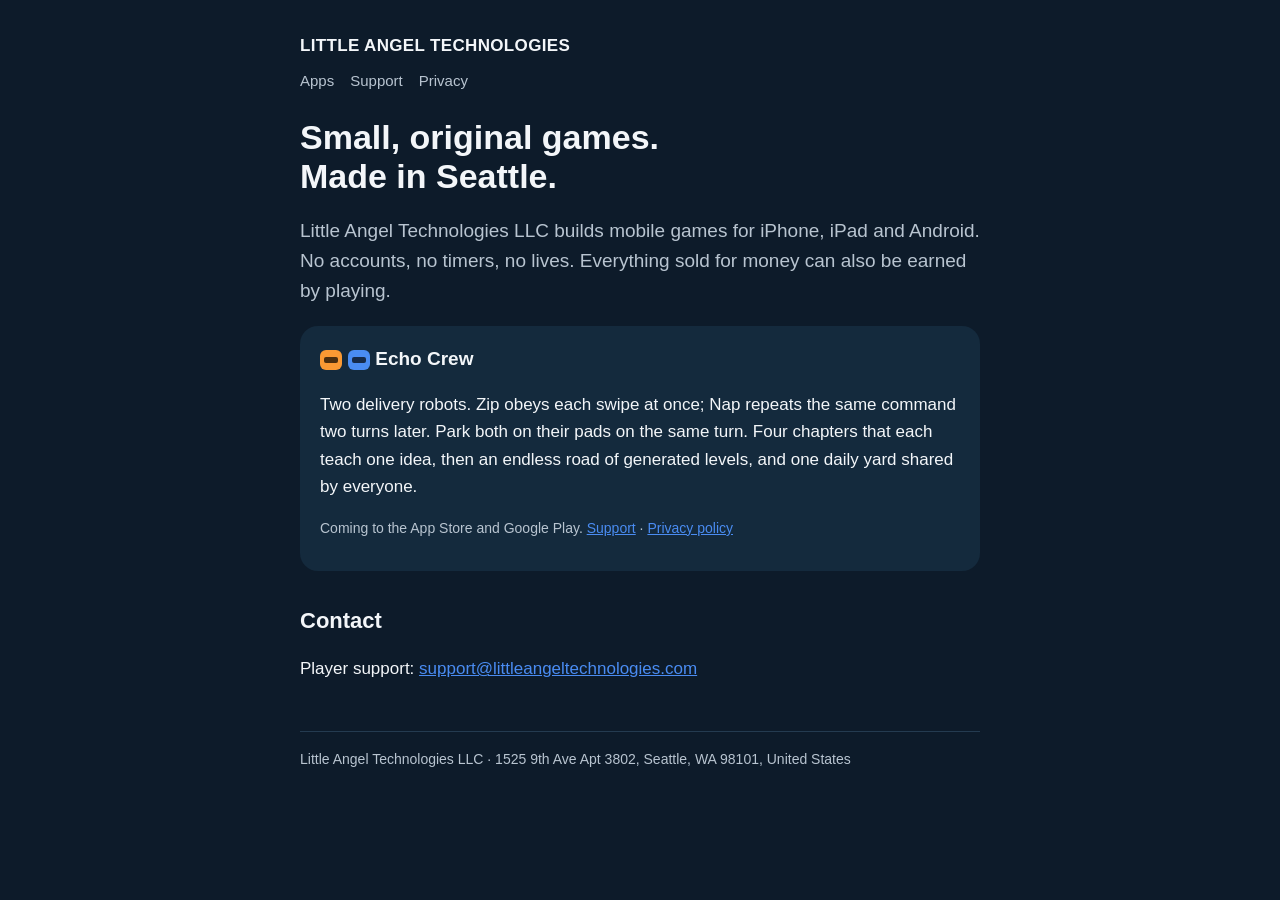
==== index.html @ 31cdf82a "Company site: apps, support, privacy policy Co-Authored-By: Claude Fable 5.1 <noreply@anthropic.com>" ====
<!doctype html>
<html lang="en">
<head>
<meta charset="utf-8">
<meta name="viewport" content="width=device-width, initial-scale=1">
<title>Little Angel Technologies</title>
<meta name="description" content="Little Angel Technologies LLC makes small, original mobile games for iPhone, iPad and Android.">
<link rel="stylesheet" href="style.css">
</head>
<body>
<main>
<header><a href="/">LITTLE ANGEL TECHNOLOGIES</a></header>
<nav><a href="/">Apps</a><a href="/support.html">Support</a><a href="/privacy.html">Privacy</a></nav>
<h1>Small, original games. <br>Made in Seattle.</h1>
<p class="lead">Little Angel Technologies LLC builds mobile games for iPhone, iPad and Android. No accounts, no timers, no lives. Everything sold for money can also be earned by playing.</p>

<div class="card">
<h3><span class="robots"><span class="robot zip"></span><span class="robot nap"></span></span> Echo Crew</h3>
<p>Two delivery robots. Zip obeys each swipe at once; Nap repeats the same command two turns later. Park both on their pads on the same turn. Four chapters that each teach one idea, then an endless road of generated levels, and one daily yard shared by everyone.</p>
<p class="small">Coming to the App Store and Google Play. <a href="/support.html#echo-crew">Support</a> · <a href="/privacy.html">Privacy policy</a></p>
</div>

<h2>Contact</h2>
<p>Player support: <a href="mailto:support@littleangeltechnologies.com">support@littleangeltechnologies.com</a></p>
<footer>Little Angel Technologies LLC · 1525 9th Ave Apt 3802, Seattle, WA 98101, United States</footer>
</main>
</body>
</html>
---- style.css ----
:root { --bg: #0d1b2a; --panel: #142a3d; --fg: #f3f6f9; --dim: #b8c4d0; --accent: #fa9933; --accent2: #4a8cf2; }
* { box-sizing: border-box; }
body { margin: 0; background: var(--bg); color: var(--fg); font: 17px/1.6 -apple-system, "Helvetica Neue", Roboto, Arial, sans-serif; }
main { max-width: 720px; margin: 0 auto; padding: 32px 20px 64px; }
header { display: flex; align-items: center; gap: 12px; margin-bottom: 8px; }
header a { color: var(--fg); text-decoration: none; font-weight: 800; letter-spacing: 0.02em; }
nav a { color: var(--dim); text-decoration: none; margin-right: 16px; font-size: 15px; }
nav a:hover { color: var(--fg); }
h1 { font-size: 34px; line-height: 1.15; margin: 24px 0 8px; }
h2 { font-size: 22px; margin: 32px 0 8px; }
p.lead { color: var(--dim); font-size: 19px; }
.card { background: var(--panel); border-radius: 18px; padding: 18px 20px; margin: 16px 0; }
.card h3 { margin: 0 0 6px; font-size: 19px; }
.small { color: var(--dim); font-size: 14px; }
a { color: var(--accent2); }
ul { padding-left: 22px; }
footer { color: var(--dim); font-size: 14px; margin-top: 48px; border-top: 1px solid #243b50; padding-top: 16px; }
.robots { display: inline-flex; gap: 6px; vertical-align: middle; }
.robot { width: 22px; height: 20px; border-radius: 6px; position: relative; }
.robot::after { content: ""; position: absolute; left: 4px; right: 4px; top: 7px; height: 6px; border-radius: 2px; background: rgba(0,0,0,.7); }
.zip { background: #fa9933; } .nap { background: #4a8cf2; }
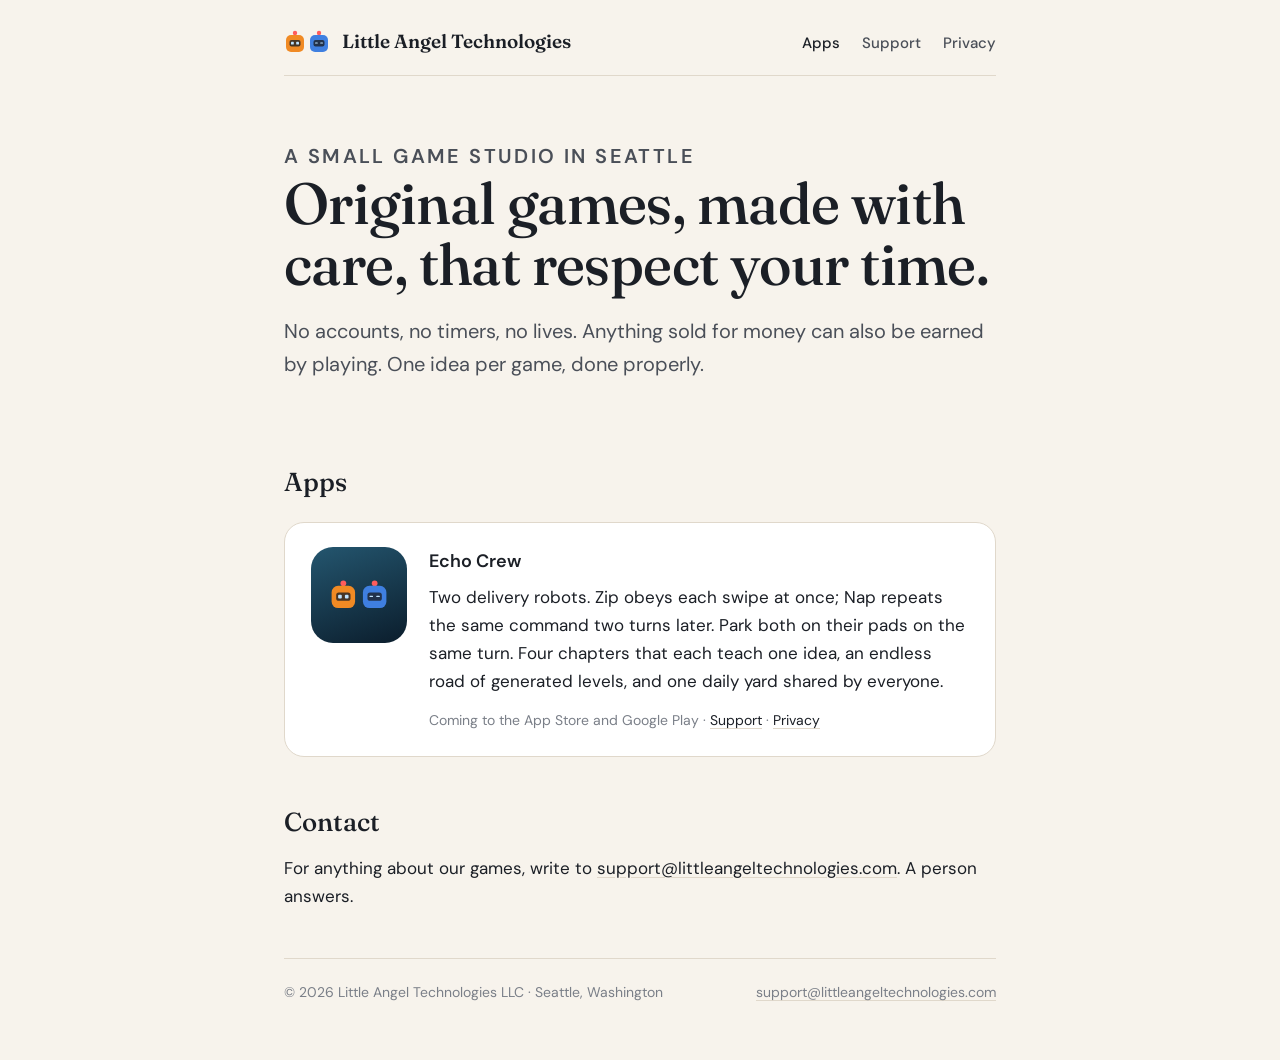
==== commit 54a6ae47: "A quieter, editorial look: serif headings, paper background, cards Co-Authored-By: Claude Fable 5.1 " ====
--- a/index.html
+++ b/index.html
@@ -3,26 +3,29 @@
 <head>
 <meta charset="utf-8">
 <meta name="viewport" content="width=device-width, initial-scale=1">
+<link rel="preconnect" href="https://fonts.googleapis.com"><link rel="preconnect" href="https://fonts.gstatic.com" crossorigin>
+<link href="https://fonts.googleapis.com/css2?family=DM+Sans:wght@400;500;600&family=Fraunces:opsz,wght@9..144,500;9..144,600&display=swap" rel="stylesheet">
+<link rel="stylesheet" href="style.css">
 <title>Little Angel Technologies</title>
 <meta name="description" content="Little Angel Technologies LLC makes small, original mobile games for iPhone, iPad and Android.">
-<link rel="stylesheet" href="style.css">
 </head>
-<body>
-<main>
-<header><a href="/">LITTLE ANGEL TECHNOLOGIES</a></header>
-<nav><a href="/">Apps</a><a href="/support.html">Support</a><a href="/privacy.html">Privacy</a></nav>
-<h1>Small, original games. <br>Made in Seattle.</h1>
-<p class="lead">Little Angel Technologies LLC builds mobile games for iPhone, iPad and Android. No accounts, no timers, no lives. Everything sold for money can also be earned by playing.</p>
-
-<div class="card">
-<h3><span class="robots"><span class="robot zip"></span><span class="robot nap"></span></span> Echo Crew</h3>
-<p>Two delivery robots. Zip obeys each swipe at once; Nap repeats the same command two turns later. Park both on their pads on the same turn. Four chapters that each teach one idea, then an endless road of generated levels, and one daily yard shared by everyone.</p>
-<p class="small">Coming to the App Store and Google Play. <a href="/support.html#echo-crew">Support</a> · <a href="/privacy.html">Privacy policy</a></p>
+<body><div class="wrap">
+<header class="top"><a class="brand" href="/"><svg width="46" height="24" viewBox="0 0 46 24" aria-hidden="true"><g><circle cx="11" cy="3" r="2.2" fill="#ff5c5c"/><rect x="2" y="5" width="18" height="17" rx="5" fill="#f08a24"/><rect x="5.5" y="10" width="11" height="6.5" rx="2" fill="#1b1f26" opacity=".8"/><rect x="7" y="11.8" width="2.8" height="2.8" rx=".7" fill="#bfe3ff"/><rect x="12.2" y="11.8" width="2.8" height="2.8" rx=".7" fill="#bfe3ff"/></g><g transform="translate(24 0)"><circle cx="11" cy="3" r="2.2" fill="#ff5c5c"/><rect x="2" y="5" width="18" height="17" rx="5" fill="#3f7fe0"/><rect x="5.5" y="10" width="11" height="6.5" rx="2" fill="#1b1f26" opacity=".8"/><rect x="7" y="12.6" width="2.8" height="1" rx=".5" fill="#bfe3ff"/><rect x="12.2" y="12.6" width="2.8" height="1" rx=".5" fill="#bfe3ff"/></g></svg><span class="name">Little Angel Technologies</span></a><nav><a href="/" aria-current="page">Apps</a><a href="/support.html">Support</a><a href="/privacy.html">Privacy</a></nav></header>
+<section class="hero">
+<p class="eyebrow">A small game studio in Seattle</p>
+<h1>Original games, made with care, that respect your time.</h1>
+<p>No accounts, no timers, no lives. Anything sold for money can also be earned by playing. One idea per game, done properly.</p>
+</section>
+<h2>Apps</h2>
+<div class="card app">
+<div class="icon"><svg width="60" height="32" viewBox="0 0 46 24" aria-hidden="true"><g><circle cx="11" cy="3" r="2.2" fill="#ff5c5c"/><rect x="2" y="5" width="18" height="17" rx="5" fill="#f08a24"/><rect x="5.5" y="10" width="11" height="6.5" rx="2" fill="#1b1f26" opacity=".8"/><rect x="7" y="11.8" width="2.8" height="2.8" rx=".7" fill="#bfe3ff"/><rect x="12.2" y="11.8" width="2.8" height="2.8" rx=".7" fill="#bfe3ff"/></g><g transform="translate(24 0)"><circle cx="11" cy="3" r="2.2" fill="#ff5c5c"/><rect x="2" y="5" width="18" height="17" rx="5" fill="#3f7fe0"/><rect x="5.5" y="10" width="11" height="6.5" rx="2" fill="#1b1f26" opacity=".8"/><rect x="7" y="12.6" width="2.8" height="1" rx=".5" fill="#bfe3ff"/><rect x="12.2" y="12.6" width="2.8" height="1" rx=".5" fill="#bfe3ff"/></g></svg></div>
+<div>
+<h3>Echo Crew</h3>
+<p>Two delivery robots. Zip obeys each swipe at once; Nap repeats the same command two turns later. Park both on their pads on the same turn. Four chapters that each teach one idea, an endless road of generated levels, and one daily yard shared by everyone.</p>
+<p class="meta">Coming to the App Store and Google Play · <a href="/support.html#echo-crew">Support</a> · <a href="/privacy.html">Privacy</a></p>
 </div>
-
+</div>
 <h2>Contact</h2>
-<p>Player support: <a href="mailto:support@littleangeltechnologies.com">support@littleangeltechnologies.com</a></p>
-<footer>Little Angel Technologies LLC · 1525 9th Ave Apt 3802, Seattle, WA 98101, United States</footer>
-</main>
-</body>
-</html>
+<p>For anything about our games, write to <a href="mailto:support@littleangeltechnologies.com">support@littleangeltechnologies.com</a>. A person answers.</p>
+<div class="rule"></div><footer><span>© 2026 Little Angel Technologies LLC · Seattle, Washington</span><span><a href="mailto:support@littleangeltechnologies.com">support@littleangeltechnologies.com</a></span></footer>
+</div></body></html>
--- a/style.css
+++ b/style.css
@@ -1,21 +1,34 @@
-:root { --bg: #0d1b2a; --panel: #142a3d; --fg: #f3f6f9; --dim: #b8c4d0; --accent: #fa9933; --accent2: #4a8cf2; }
+:root {
+  --paper: #f7f3ec; --ink: #1b1f26; --ink-2: #4a4f58; --ink-3: #7a7f88; --line: #e0d8cb; --zip: #f08a24; --nap: #3f7fe0;
+}
 * { box-sizing: border-box; }
-body { margin: 0; background: var(--bg); color: var(--fg); font: 17px/1.6 -apple-system, "Helvetica Neue", Roboto, Arial, sans-serif; }
-main { max-width: 720px; margin: 0 auto; padding: 32px 20px 64px; }
-header { display: flex; align-items: center; gap: 12px; margin-bottom: 8px; }
-header a { color: var(--fg); text-decoration: none; font-weight: 800; letter-spacing: 0.02em; }
-nav a { color: var(--dim); text-decoration: none; margin-right: 16px; font-size: 15px; }
-nav a:hover { color: var(--fg); }
-h1 { font-size: 34px; line-height: 1.15; margin: 24px 0 8px; }
-h2 { font-size: 22px; margin: 32px 0 8px; }
-p.lead { color: var(--dim); font-size: 19px; }
-.card { background: var(--panel); border-radius: 18px; padding: 18px 20px; margin: 16px 0; }
-.card h3 { margin: 0 0 6px; font-size: 19px; }
-.small { color: var(--dim); font-size: 14px; }
-a { color: var(--accent2); }
-ul { padding-left: 22px; }
-footer { color: var(--dim); font-size: 14px; margin-top: 48px; border-top: 1px solid #243b50; padding-top: 16px; }
-.robots { display: inline-flex; gap: 6px; vertical-align: middle; }
-.robot { width: 22px; height: 20px; border-radius: 6px; position: relative; }
-.robot::after { content: ""; position: absolute; left: 4px; right: 4px; top: 7px; height: 6px; border-radius: 2px; background: rgba(0,0,0,.7); }
-.zip { background: #fa9933; } .nap { background: #4a8cf2; }
+html { -webkit-text-size-adjust: 100%; }
+body { margin: 0; background: var(--paper); color: var(--ink); font-family: "DM Sans", -apple-system, "Helvetica Neue", Roboto, Arial, sans-serif; font-size: 17px; line-height: 1.65; }
+.wrap { max-width: 760px; margin: 0 auto; padding: 0 24px; }
+header.top { display: flex; align-items: center; justify-content: space-between; gap: 16px; padding: 26px 0 18px; border-bottom: 1px solid var(--line); flex-wrap: wrap; }
+.brand { display: flex; align-items: center; gap: 12px; text-decoration: none; color: var(--ink); }
+.brand .name { font-family: "Fraunces", Georgia, serif; font-weight: 600; font-size: 19px; }
+nav a { color: var(--ink-2); text-decoration: none; margin-right: 22px; font-size: 15px; font-weight: 500; }
+nav a:last-child { margin-right: 0; }
+nav a:hover, nav a[aria-current] { color: var(--ink); }
+.hero { padding: 64px 0 36px; }
+.hero h1 { font-family: "Fraunces", Georgia, serif; font-weight: 500; font-size: clamp(38px, 7vw, 58px); line-height: 1.05; letter-spacing: -0.01em; margin: 0 0 20px; text-wrap: balance; }
+.hero p { font-size: 20px; color: var(--ink-2); max-width: 36em; margin: 0; }
+h1.title { font-family: "Fraunces", Georgia, serif; font-weight: 500; font-size: clamp(34px, 6vw, 48px); line-height: 1.1; margin: 52px 0 10px; letter-spacing: -0.01em; }
+h2 { font-family: "Fraunces", Georgia, serif; font-weight: 500; font-size: 26px; margin: 44px 0 10px; }
+h3 { font-size: 18px; margin: 0 0 6px; font-weight: 600; }
+p { margin: 0 0 14px; }
+.eyebrow { font-size: 13px; letter-spacing: 0.12em; text-transform: uppercase; color: var(--ink-3); font-weight: 600; margin: 0 0 10px; }
+.lead { font-size: 20px; color: var(--ink-2); max-width: 36em; }
+.card { background: #fff; border: 1px solid var(--line); border-radius: 20px; padding: 24px 26px; margin: 18px 0; }
+.card .meta { color: var(--ink-3); font-size: 14px; margin: 10px 0 0; }
+.app { display: grid; grid-template-columns: 96px 1fr; gap: 22px; align-items: start; }
+.app .icon { width: 96px; height: 96px; border-radius: 22px; background: linear-gradient(160deg, #24566f, #0b1d2c); display: grid; place-items: center; }
+@media (max-width: 520px) { .app { grid-template-columns: 1fr; } }
+a { color: var(--ink); text-decoration: underline; text-decoration-color: var(--line); text-underline-offset: 3px; }
+a:hover { text-decoration-color: var(--ink); }
+ul { padding-left: 22px; } li { margin-bottom: 6px; }
+.rule { height: 1px; background: var(--line); margin: 48px 0 0; }
+footer { padding: 22px 0 56px; color: var(--ink-3); font-size: 14px; display: flex; flex-wrap: wrap; gap: 8px 24px; justify-content: space-between; }
+footer a { color: var(--ink-3); }
+.note { font-size: 14px; color: var(--ink-3); }
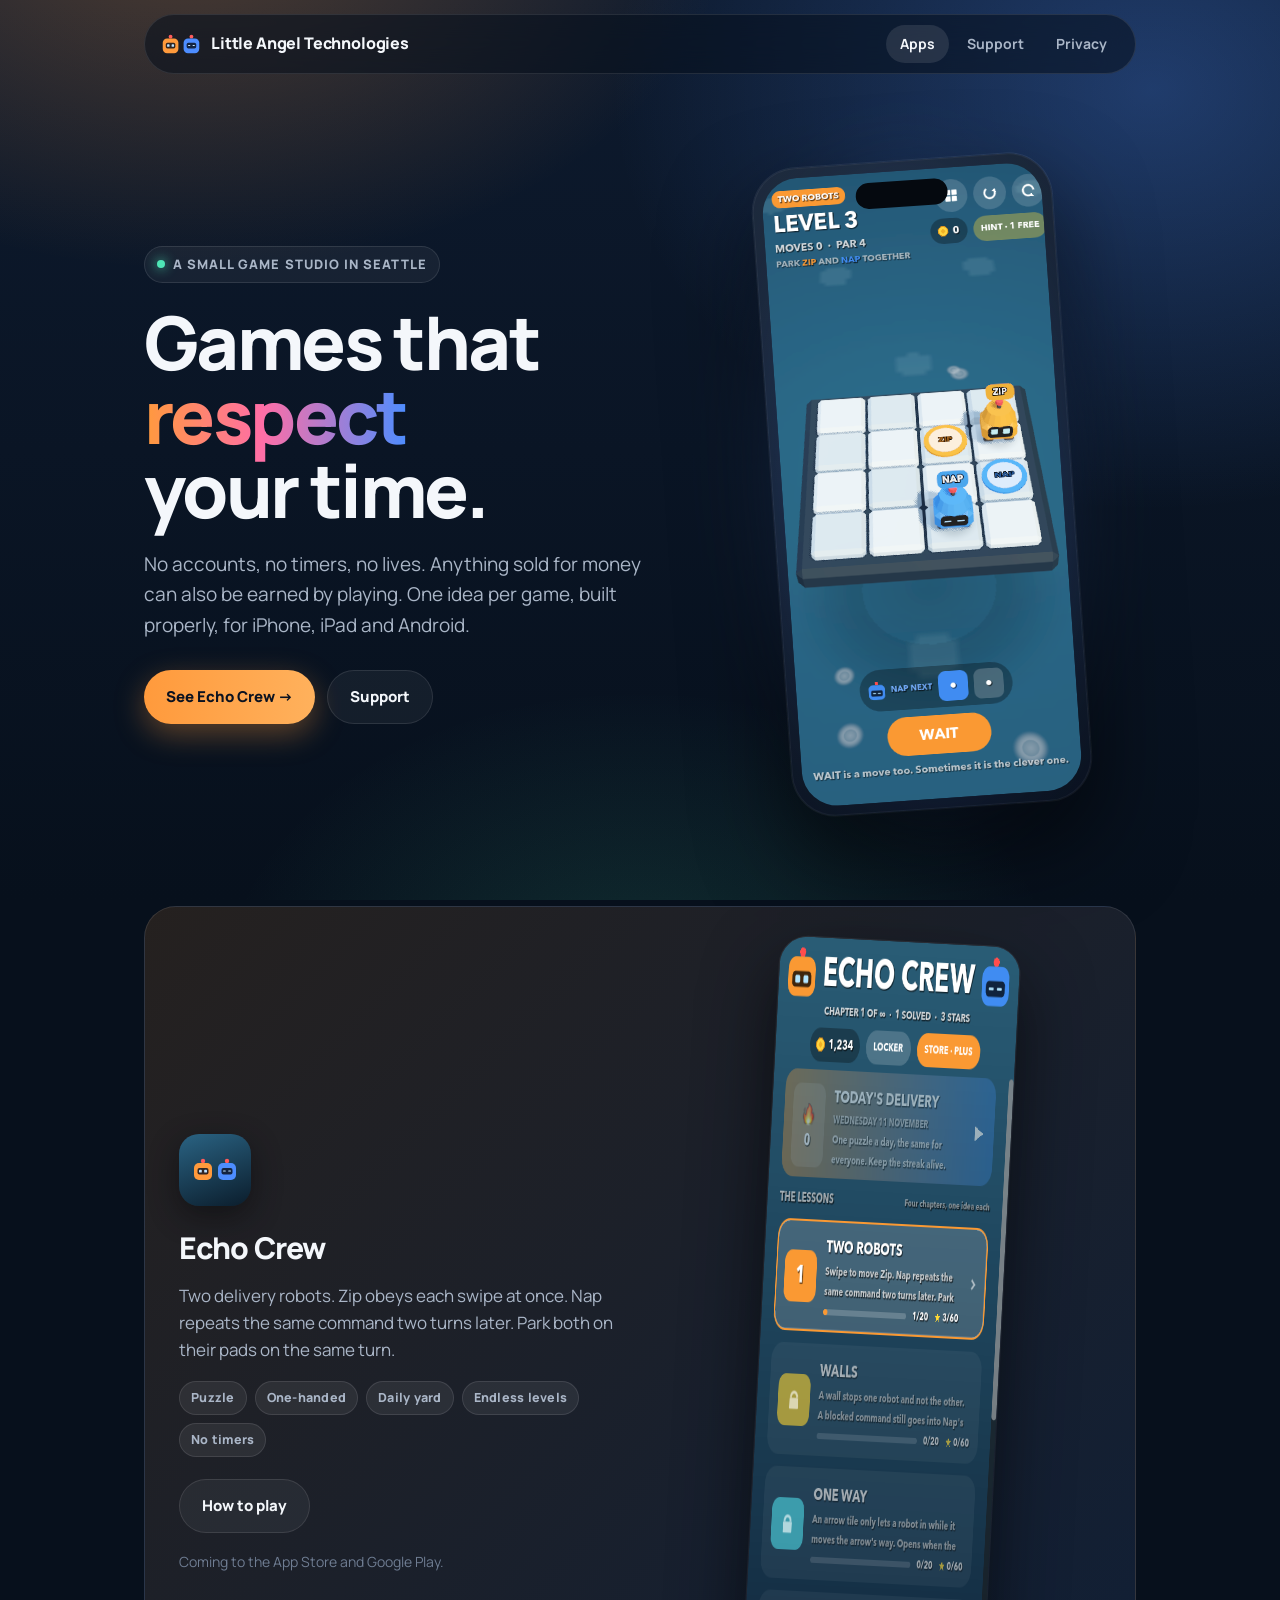
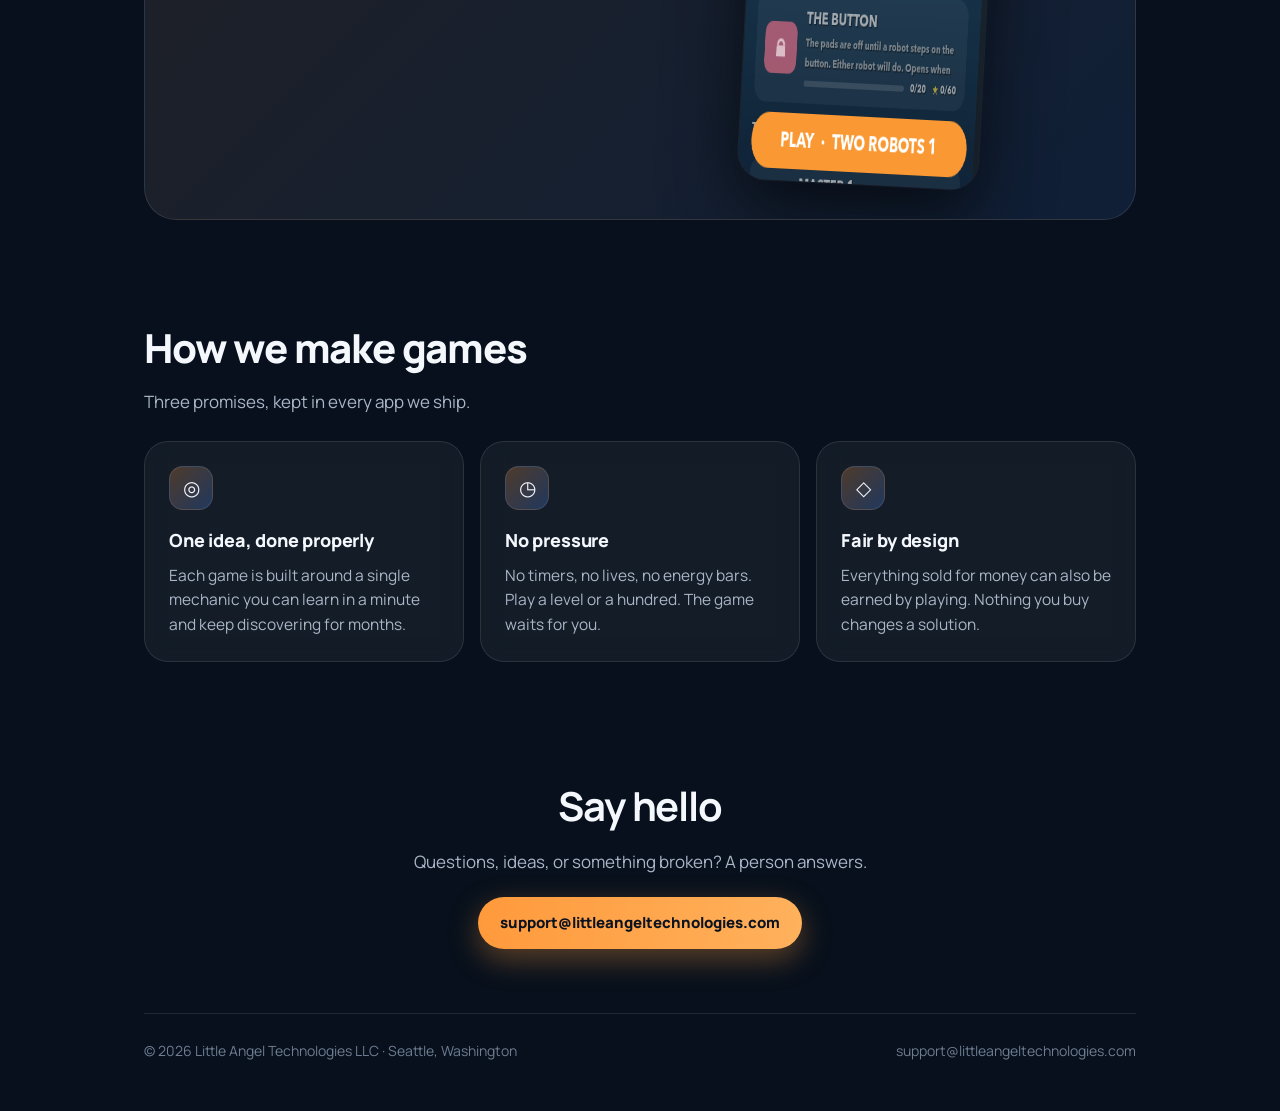
==== commit 04806ed3: "Modern dark design: gradient glows, glass cards, the game on a phone in the hero Co-Authored-By: Cla" ====
--- a/index.html
+++ b/index.html
@@ -3,29 +3,55 @@
 <head>
 <meta charset="utf-8">
 <meta name="viewport" content="width=device-width, initial-scale=1">
+<meta name="theme-color" content="#07101c">
 <link rel="preconnect" href="https://fonts.googleapis.com"><link rel="preconnect" href="https://fonts.gstatic.com" crossorigin>
-<link href="https://fonts.googleapis.com/css2?family=DM+Sans:wght@400;500;600&family=Fraunces:opsz,wght@9..144,500;9..144,600&display=swap" rel="stylesheet">
+<link href="https://fonts.googleapis.com/css2?family=Manrope:wght@500;700;800&display=swap" rel="stylesheet">
 <link rel="stylesheet" href="style.css">
 <title>Little Angel Technologies</title>
 <meta name="description" content="Little Angel Technologies LLC makes small, original mobile games for iPhone, iPad and Android.">
 </head>
-<body><div class="wrap">
-<header class="top"><a class="brand" href="/"><svg width="46" height="24" viewBox="0 0 46 24" aria-hidden="true"><g><circle cx="11" cy="3" r="2.2" fill="#ff5c5c"/><rect x="2" y="5" width="18" height="17" rx="5" fill="#f08a24"/><rect x="5.5" y="10" width="11" height="6.5" rx="2" fill="#1b1f26" opacity=".8"/><rect x="7" y="11.8" width="2.8" height="2.8" rx=".7" fill="#bfe3ff"/><rect x="12.2" y="11.8" width="2.8" height="2.8" rx=".7" fill="#bfe3ff"/></g><g transform="translate(24 0)"><circle cx="11" cy="3" r="2.2" fill="#ff5c5c"/><rect x="2" y="5" width="18" height="17" rx="5" fill="#3f7fe0"/><rect x="5.5" y="10" width="11" height="6.5" rx="2" fill="#1b1f26" opacity=".8"/><rect x="7" y="12.6" width="2.8" height="1" rx=".5" fill="#bfe3ff"/><rect x="12.2" y="12.6" width="2.8" height="1" rx=".5" fill="#bfe3ff"/></g></svg><span class="name">Little Angel Technologies</span></a><nav><a href="/" aria-current="page">Apps</a><a href="/support.html">Support</a><a href="/privacy.html">Privacy</a></nav></header>
+<body>
+<div class="top"><div class="wrap"><div class="bar"><a class="brand" href="/"><svg width="40" height="21" viewBox="0 0 46 24" aria-hidden="true"><g><circle cx="11" cy="3" r="2.2" fill="#ff5c5c"/><rect x="2" y="5" width="18" height="17" rx="5" fill="#ff9a3c"/><rect x="5.5" y="10" width="11" height="6.5" rx="2" fill="#0b1220" opacity=".85"/><rect x="7" y="11.8" width="2.8" height="2.8" rx=".7" fill="#bfe3ff"/><rect x="12.2" y="11.8" width="2.8" height="2.8" rx=".7" fill="#bfe3ff"/></g><g transform="translate(24 0)"><circle cx="11" cy="3" r="2.2" fill="#ff5c5c"/><rect x="2" y="5" width="18" height="17" rx="5" fill="#4d8dff"/><rect x="5.5" y="10" width="11" height="6.5" rx="2" fill="#0b1220" opacity=".85"/><rect x="7" y="12.6" width="2.8" height="1" rx=".5" fill="#bfe3ff"/><rect x="12.2" y="12.6" width="2.8" height="1" rx=".5" fill="#bfe3ff"/></g></svg><span class="name">Little Angel Technologies</span></a><nav><a href="/" aria-current="page">Apps</a><a href="/support.html">Support</a><a href="/privacy.html">Privacy</a></nav></div></div></div>
+<div class="wrap">
 <section class="hero">
-<p class="eyebrow">A small game studio in Seattle</p>
-<h1>Original games, made with care, that respect your time.</h1>
-<p>No accounts, no timers, no lives. Anything sold for money can also be earned by playing. One idea per game, done properly.</p>
+<div>
+<span class="eyebrow"><i></i>A small game studio in Seattle</span>
+<h1>Games that <span class="grad">respect</span> your time.</h1>
+<p class="lead">No accounts, no timers, no lives. Anything sold for money can also be earned by playing. One idea per game, built properly, for iPhone, iPad and Android.</p>
+<div class="cta"><a class="btn primary" href="#echo-crew">See Echo Crew →</a><a class="btn ghost" href="/support.html">Support</a></div>
+</div>
+<div class="phone"><div class="glow"></div><img src="assets/echo-crew-play.png" alt="Echo Crew: Zip and Nap on a yard of tiles" width="390" height="844"></div>
 </section>
-<h2>Apps</h2>
-<div class="card app">
-<div class="icon"><svg width="60" height="32" viewBox="0 0 46 24" aria-hidden="true"><g><circle cx="11" cy="3" r="2.2" fill="#ff5c5c"/><rect x="2" y="5" width="18" height="17" rx="5" fill="#f08a24"/><rect x="5.5" y="10" width="11" height="6.5" rx="2" fill="#1b1f26" opacity=".8"/><rect x="7" y="11.8" width="2.8" height="2.8" rx=".7" fill="#bfe3ff"/><rect x="12.2" y="11.8" width="2.8" height="2.8" rx=".7" fill="#bfe3ff"/></g><g transform="translate(24 0)"><circle cx="11" cy="3" r="2.2" fill="#ff5c5c"/><rect x="2" y="5" width="18" height="17" rx="5" fill="#3f7fe0"/><rect x="5.5" y="10" width="11" height="6.5" rx="2" fill="#1b1f26" opacity=".8"/><rect x="7" y="12.6" width="2.8" height="1" rx=".5" fill="#bfe3ff"/><rect x="12.2" y="12.6" width="2.8" height="1" rx=".5" fill="#bfe3ff"/></g></svg></div>
+
+<section class="section" id="echo-crew">
+<div class="app">
 <div>
+<div class="icon"><svg width="46" height="24" viewBox="0 0 46 24" aria-hidden="true"><g><circle cx="11" cy="3" r="2.2" fill="#ff5c5c"/><rect x="2" y="5" width="18" height="17" rx="5" fill="#ff9a3c"/><rect x="5.5" y="10" width="11" height="6.5" rx="2" fill="#0b1220" opacity=".85"/><rect x="7" y="11.8" width="2.8" height="2.8" rx=".7" fill="#bfe3ff"/><rect x="12.2" y="11.8" width="2.8" height="2.8" rx=".7" fill="#bfe3ff"/></g><g transform="translate(24 0)"><circle cx="11" cy="3" r="2.2" fill="#ff5c5c"/><rect x="2" y="5" width="18" height="17" rx="5" fill="#4d8dff"/><rect x="5.5" y="10" width="11" height="6.5" rx="2" fill="#0b1220" opacity=".85"/><rect x="7" y="12.6" width="2.8" height="1" rx=".5" fill="#bfe3ff"/><rect x="12.2" y="12.6" width="2.8" height="1" rx=".5" fill="#bfe3ff"/></g></svg></div>
 <h3>Echo Crew</h3>
-<p>Two delivery robots. Zip obeys each swipe at once; Nap repeats the same command two turns later. Park both on their pads on the same turn. Four chapters that each teach one idea, an endless road of generated levels, and one daily yard shared by everyone.</p>
-<p class="meta">Coming to the App Store and Google Play · <a href="/support.html#echo-crew">Support</a> · <a href="/privacy.html">Privacy</a></p>
+<p>Two delivery robots. Zip obeys each swipe at once. Nap repeats the same command two turns later. Park both on their pads on the same turn.</p>
+<div class="tags"><span class="tag">Puzzle</span><span class="tag">One-handed</span><span class="tag">Daily yard</span><span class="tag">Endless levels</span><span class="tag">No timers</span></div>
+<div class="cta"><a class="btn ghost" href="/support.html#echo-crew">How to play</a></div>
+<p style="margin-top:18px;font-size:14px;color:var(--fg3)">Coming to the App Store and Google Play.</p>
 </div>
+<div class="shot"><img src="assets/echo-crew-map.png" alt="The Echo Crew map with its chapters" width="390" height="844"></div>
 </div>
-<h2>Contact</h2>
-<p>For anything about our games, write to <a href="mailto:support@littleangeltechnologies.com">support@littleangeltechnologies.com</a>. A person answers.</p>
-<div class="rule"></div><footer><span>© 2026 Little Angel Technologies LLC · Seattle, Washington</span><span><a href="mailto:support@littleangeltechnologies.com">support@littleangeltechnologies.com</a></span></footer>
-</div></body></html>
+</section>
+
+<section class="section">
+<h2>How we make games</h2>
+<p class="sub">Three promises, kept in every app we ship.</p>
+<div class="grid">
+<div class="card"><div class="ic">◎</div><h3>One idea, done properly</h3><p>Each game is built around a single mechanic you can learn in a minute and keep discovering for months.</p></div>
+<div class="card"><div class="ic">◷</div><h3>No pressure</h3><p>No timers, no lives, no energy bars. Play a level or a hundred. The game waits for you.</p></div>
+<div class="card"><div class="ic">◇</div><h3>Fair by design</h3><p>Everything sold for money can also be earned by playing. Nothing you buy changes a solution.</p></div>
+</div>
+</section>
+
+<section class="contact">
+<h2>Say hello</h2>
+<p>Questions, ideas, or something broken? A person answers.</p>
+<a class="btn primary" href="mailto:support@littleangeltechnologies.com">support@littleangeltechnologies.com</a>
+</section>
+</div>
+<div class="wrap"><footer><span>© 2026 Little Angel Technologies LLC · Seattle, Washington</span><span><a href="mailto:support@littleangeltechnologies.com">support@littleangeltechnologies.com</a></span></footer></div>
+</body></html>
--- a/style.css
+++ b/style.css
@@ -1,34 +1,74 @@
 :root {
-  --paper: #f7f3ec; --ink: #1b1f26; --ink-2: #4a4f58; --ink-3: #7a7f88; --line: #e0d8cb; --zip: #f08a24; --nap: #3f7fe0;
+  --bg: #07101c; --bg2: #0d1a2e; --fg: #f4f7fb; --fg2: #aab6c7; --fg3: #6f7d92; --line: rgba(255,255,255,.1);
+  --glass: rgba(255,255,255,.05); --zip: #ff9a3c; --nap: #4d8dff; --mint: #4ee6b5;
 }
 * { box-sizing: border-box; }
-html { -webkit-text-size-adjust: 100%; }
-body { margin: 0; background: var(--paper); color: var(--ink); font-family: "DM Sans", -apple-system, "Helvetica Neue", Roboto, Arial, sans-serif; font-size: 17px; line-height: 1.65; }
-.wrap { max-width: 760px; margin: 0 auto; padding: 0 24px; }
-header.top { display: flex; align-items: center; justify-content: space-between; gap: 16px; padding: 26px 0 18px; border-bottom: 1px solid var(--line); flex-wrap: wrap; }
-.brand { display: flex; align-items: center; gap: 12px; text-decoration: none; color: var(--ink); }
-.brand .name { font-family: "Fraunces", Georgia, serif; font-weight: 600; font-size: 19px; }
-nav a { color: var(--ink-2); text-decoration: none; margin-right: 22px; font-size: 15px; font-weight: 500; }
-nav a:last-child { margin-right: 0; }
-nav a:hover, nav a[aria-current] { color: var(--ink); }
-.hero { padding: 64px 0 36px; }
-.hero h1 { font-family: "Fraunces", Georgia, serif; font-weight: 500; font-size: clamp(38px, 7vw, 58px); line-height: 1.05; letter-spacing: -0.01em; margin: 0 0 20px; text-wrap: balance; }
-.hero p { font-size: 20px; color: var(--ink-2); max-width: 36em; margin: 0; }
-h1.title { font-family: "Fraunces", Georgia, serif; font-weight: 500; font-size: clamp(34px, 6vw, 48px); line-height: 1.1; margin: 52px 0 10px; letter-spacing: -0.01em; }
-h2 { font-family: "Fraunces", Georgia, serif; font-weight: 500; font-size: 26px; margin: 44px 0 10px; }
-h3 { font-size: 18px; margin: 0 0 6px; font-weight: 600; }
-p { margin: 0 0 14px; }
-.eyebrow { font-size: 13px; letter-spacing: 0.12em; text-transform: uppercase; color: var(--ink-3); font-weight: 600; margin: 0 0 10px; }
-.lead { font-size: 20px; color: var(--ink-2); max-width: 36em; }
-.card { background: #fff; border: 1px solid var(--line); border-radius: 20px; padding: 24px 26px; margin: 18px 0; }
-.card .meta { color: var(--ink-3); font-size: 14px; margin: 10px 0 0; }
-.app { display: grid; grid-template-columns: 96px 1fr; gap: 22px; align-items: start; }
-.app .icon { width: 96px; height: 96px; border-radius: 22px; background: linear-gradient(160deg, #24566f, #0b1d2c); display: grid; place-items: center; }
-@media (max-width: 520px) { .app { grid-template-columns: 1fr; } }
-a { color: var(--ink); text-decoration: underline; text-decoration-color: var(--line); text-underline-offset: 3px; }
-a:hover { text-decoration-color: var(--ink); }
-ul { padding-left: 22px; } li { margin-bottom: 6px; }
-.rule { height: 1px; background: var(--line); margin: 48px 0 0; }
-footer { padding: 22px 0 56px; color: var(--ink-3); font-size: 14px; display: flex; flex-wrap: wrap; gap: 8px 24px; justify-content: space-between; }
-footer a { color: var(--ink-3); }
-.note { font-size: 14px; color: var(--ink-3); }
+html { -webkit-text-size-adjust: 100%; scroll-behavior: smooth; }
+body { margin: 0; background: var(--bg); color: var(--fg); font-family: "Manrope", -apple-system, "Helvetica Neue", Roboto, Arial, sans-serif; font-size: 17px; line-height: 1.6; overflow-x: hidden; }
+body::before { content: ""; position: fixed; inset: 0; z-index: -1; pointer-events: none;
+  background: radial-gradient(900px 600px at 15% -10%, rgba(255,154,60,.28), transparent 60%),
+              radial-gradient(900px 700px at 90% 10%, rgba(77,141,255,.3), transparent 60%),
+              radial-gradient(700px 500px at 50% 110%, rgba(78,230,181,.14), transparent 60%),
+              linear-gradient(180deg, var(--bg2), var(--bg)); }
+.wrap { max-width: 1040px; margin: 0 auto; padding: 0 24px; }
+.top { position: sticky; top: 0; z-index: 5; padding: 14px 0; }
+.bar { display: flex; align-items: center; justify-content: space-between; gap: 12px; padding: 10px 14px 10px 16px; border-radius: 999px; background: rgba(7,16,28,.55); border: 1px solid var(--line); backdrop-filter: blur(18px); -webkit-backdrop-filter: blur(18px); }
+.brand { display: flex; align-items: center; gap: 10px; text-decoration: none; color: var(--fg); font-weight: 800; letter-spacing: -0.01em; font-size: 16px; }
+.brand .name { white-space: nowrap; }
+nav { display: flex; gap: 4px; }
+nav a { color: var(--fg2); text-decoration: none; font-size: 14px; font-weight: 700; padding: 8px 14px; border-radius: 999px; transition: background .2s, color .2s; }
+nav a:hover { color: var(--fg); background: rgba(255,255,255,.07); }
+nav a[aria-current] { color: var(--fg); background: rgba(255,255,255,.1); }
+@media (max-width: 560px) { .brand .name { display: none; } nav a { padding: 8px 11px; } }
+.hero { display: grid; grid-template-columns: 1.1fr .9fr; gap: 40px; align-items: center; padding: 72px 0 48px; }
+@media (max-width: 820px) { .hero { grid-template-columns: 1fr; padding-top: 48px; } }
+.eyebrow { display: inline-flex; align-items: center; gap: 8px; font-size: 13px; font-weight: 800; letter-spacing: .08em; text-transform: uppercase; color: var(--fg2); background: var(--glass); border: 1px solid var(--line); padding: 7px 12px; border-radius: 999px; margin-bottom: 22px; }
+.eyebrow i { width: 8px; height: 8px; border-radius: 50%; background: var(--mint); box-shadow: 0 0 12px var(--mint); }
+h1 { font-size: clamp(42px, 7vw, 74px); line-height: 1.0; letter-spacing: -0.035em; font-weight: 800; margin: 0 0 22px; text-wrap: balance; }
+h1 .grad { background: linear-gradient(90deg, var(--zip), #ff6ea6 45%, var(--nap)); -webkit-background-clip: text; background-clip: text; color: transparent; }
+.lead { font-size: 19px; color: var(--fg2); max-width: 34em; margin: 0 0 30px; }
+.cta { display: flex; flex-wrap: wrap; gap: 12px; }
+.btn { display: inline-flex; align-items: center; gap: 10px; padding: 14px 22px; border-radius: 999px; font-weight: 800; text-decoration: none; font-size: 15px; transition: transform .15s, box-shadow .2s, background .2s; }
+.btn:active { transform: translateY(1px); }
+.btn.primary { color: #0b1220; background: linear-gradient(90deg, var(--zip), #ffb15c); box-shadow: 0 10px 30px rgba(255,154,60,.35); }
+.btn.primary:hover { box-shadow: 0 14px 40px rgba(255,154,60,.5); }
+.btn.ghost { color: var(--fg); background: var(--glass); border: 1px solid var(--line); }
+.btn.ghost:hover { background: rgba(255,255,255,.1); }
+.phone { position: relative; justify-self: center; width: min(300px, 78vw); aspect-ratio: 390/844; border-radius: 44px; padding: 10px; background: linear-gradient(160deg, #1d2a3d, #0a1220); box-shadow: 0 40px 90px rgba(0,0,0,.6), 0 0 0 1px rgba(255,255,255,.08), inset 0 0 0 1px rgba(255,255,255,.05); transform: rotate(-4deg); }
+.phone img { width: 100%; height: 100%; object-fit: cover; border-radius: 36px; display: block; }
+.phone::after { content: ""; position: absolute; top: 20px; left: 50%; transform: translateX(-50%); width: 92px; height: 26px; border-radius: 999px; background: #05090f; }
+.glow { position: absolute; inset: -40px; z-index: -1; border-radius: 60px; background: radial-gradient(closest-side, rgba(77,141,255,.35), transparent); filter: blur(30px); }
+.section { padding: 48px 0; }
+.section h2 { font-size: clamp(28px, 4vw, 40px); letter-spacing: -0.03em; font-weight: 800; margin: 0 0 8px; }
+.section .sub { color: var(--fg2); margin: 0 0 26px; font-size: 17px; }
+.grid { display: grid; grid-template-columns: repeat(3, 1fr); gap: 16px; }
+@media (max-width: 820px) { .grid { grid-template-columns: 1fr; } }
+.card { background: var(--glass); border: 1px solid var(--line); border-radius: 24px; padding: 24px; backdrop-filter: blur(12px); -webkit-backdrop-filter: blur(12px); transition: transform .2s, border-color .2s; }
+.card:hover { transform: translateY(-3px); border-color: rgba(255,255,255,.2); }
+.card h3 { margin: 0 0 8px; font-size: 18px; font-weight: 800; letter-spacing: -0.01em; }
+.card p { margin: 0; color: var(--fg2); font-size: 15.5px; }
+.card .ic { width: 44px; height: 44px; border-radius: 14px; display: grid; place-items: center; margin-bottom: 16px; font-size: 20px; background: linear-gradient(135deg, rgba(255,154,60,.25), rgba(77,141,255,.25)); border: 1px solid var(--line); }
+.app { display: grid; grid-template-columns: 1fr 1fr; gap: 32px; align-items: center; border-radius: 32px; padding: 34px; background: linear-gradient(135deg, rgba(255,154,60,.12), rgba(77,141,255,.12)); border: 1px solid var(--line); overflow: hidden; position: relative; }
+@media (max-width: 820px) { .app { grid-template-columns: 1fr; padding: 26px; } }
+.app .icon { width: 72px; height: 72px; border-radius: 20px; background: linear-gradient(160deg, #2a6383, #0b1d2c); display: grid; place-items: center; box-shadow: 0 10px 30px rgba(0,0,0,.4); margin-bottom: 18px; }
+.app h3 { font-size: 30px; margin: 0 0 10px; letter-spacing: -0.03em; font-weight: 800; }
+.app p { color: var(--fg2); margin: 0 0 18px; }
+.app .tags { display: flex; flex-wrap: wrap; gap: 8px; margin-bottom: 22px; }
+.tag { font-size: 12.5px; font-weight: 800; padding: 6px 11px; border-radius: 999px; background: rgba(255,255,255,.07); border: 1px solid var(--line); color: var(--fg2); letter-spacing: .02em; }
+.app .shot { justify-self: center; width: min(240px, 70vw); border-radius: 28px; overflow: hidden; box-shadow: 0 30px 70px rgba(0,0,0,.6), 0 0 0 1px rgba(255,255,255,.08); transform: rotate(3deg); }
+.app .shot img { width: 100%; display: block; }
+.contact { text-align: center; padding: 64px 0; }
+.contact h2 { font-size: clamp(28px, 4vw, 40px); letter-spacing: -0.03em; margin: 0 0 10px; }
+.contact p { color: var(--fg2); margin: 0 0 22px; }
+footer { border-top: 1px solid var(--line); padding: 26px 0 48px; color: var(--fg3); font-size: 14px; display: flex; flex-wrap: wrap; gap: 8px 24px; justify-content: space-between; }
+footer a { color: var(--fg3); text-decoration: none; } footer a:hover { color: var(--fg); }
+.doc { max-width: 720px; margin: 0 auto; padding: 56px 24px 40px; }
+.doc h1 { font-size: clamp(36px, 6vw, 56px); margin: 0 0 10px; }
+.doc .note { color: var(--fg3); font-size: 14px; margin: 0 0 22px; }
+.doc .lead { font-size: 20px; margin-bottom: 36px; }
+.doc h2 { font-size: 24px; letter-spacing: -0.02em; margin: 40px 0 10px; font-weight: 800; }
+.doc p, .doc li { color: var(--fg2); }
+.doc ul { padding-left: 22px; } .doc li { margin-bottom: 8px; }
+.doc a { color: var(--fg); text-decoration: underline; text-decoration-color: rgba(255,255,255,.3); text-underline-offset: 3px; }
+.doc .card { margin: 14px 0; }
+.doc .card p { font-size: 16px; }
